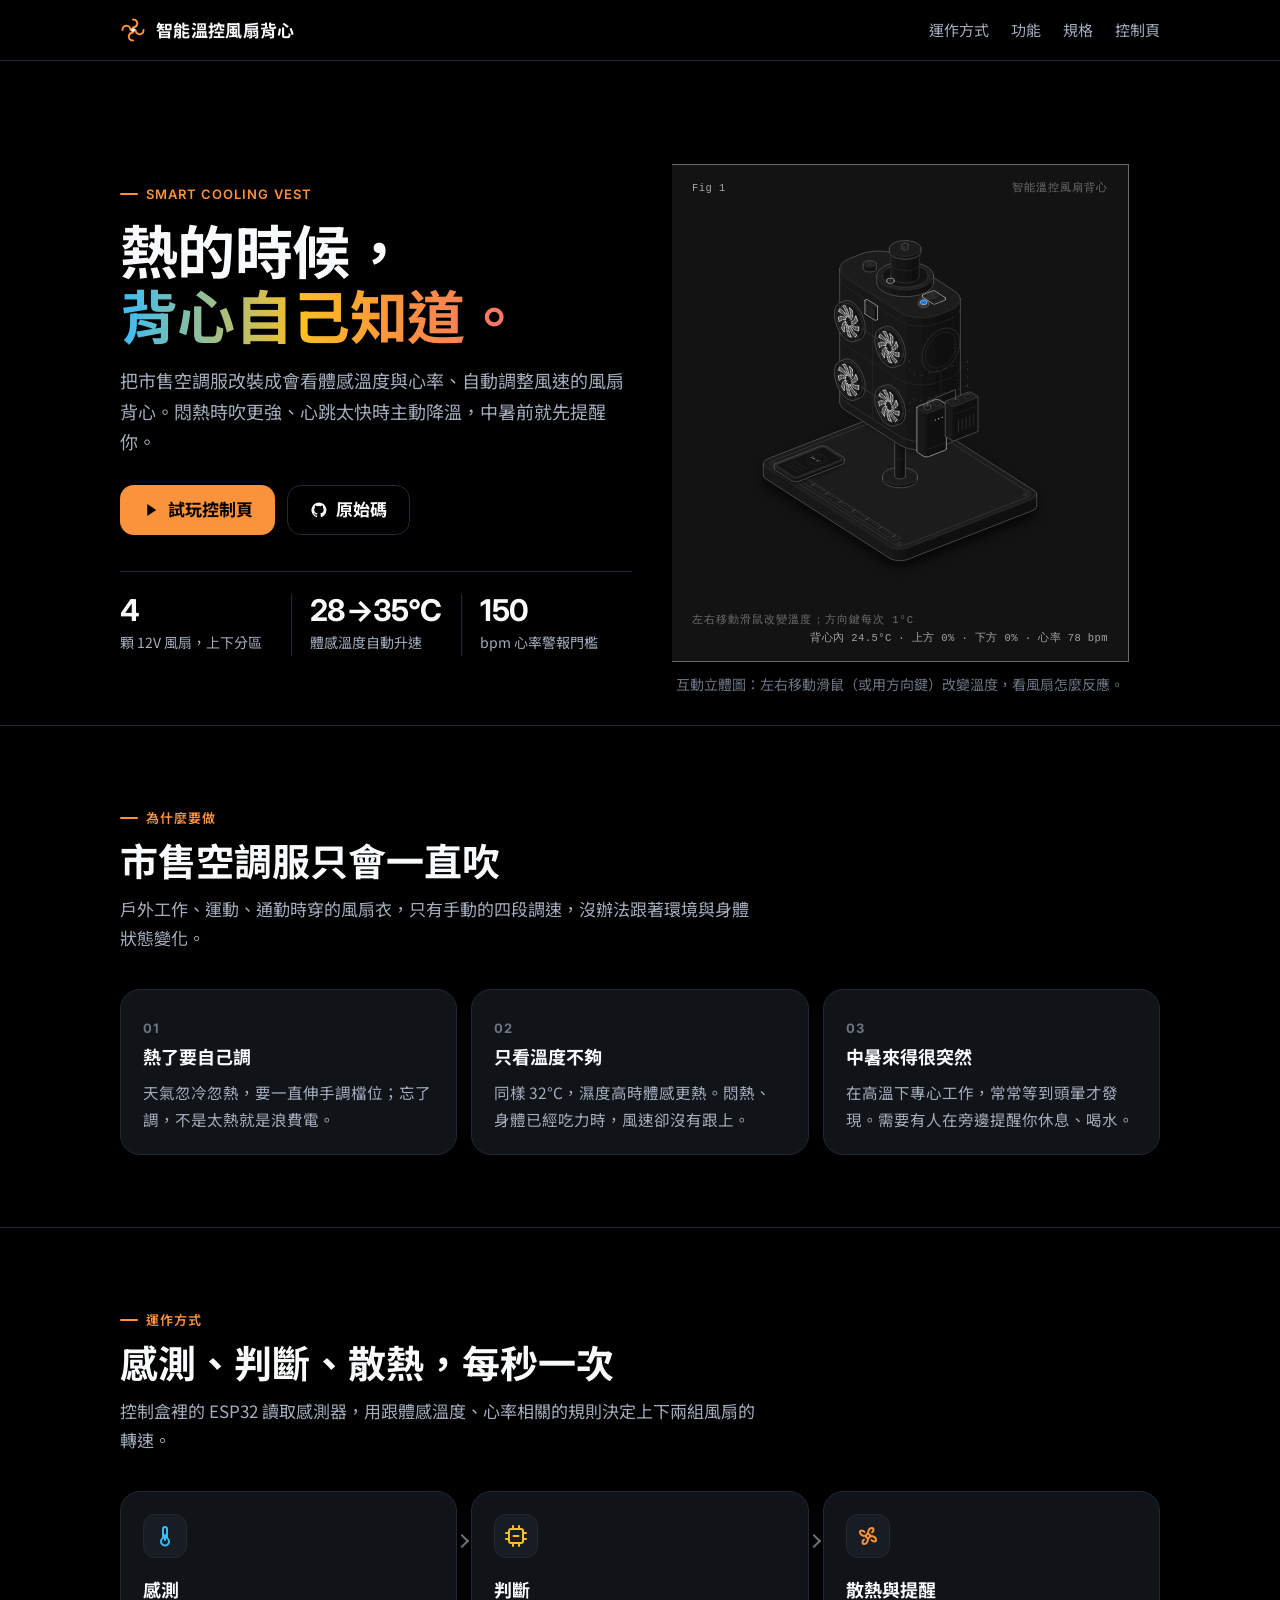
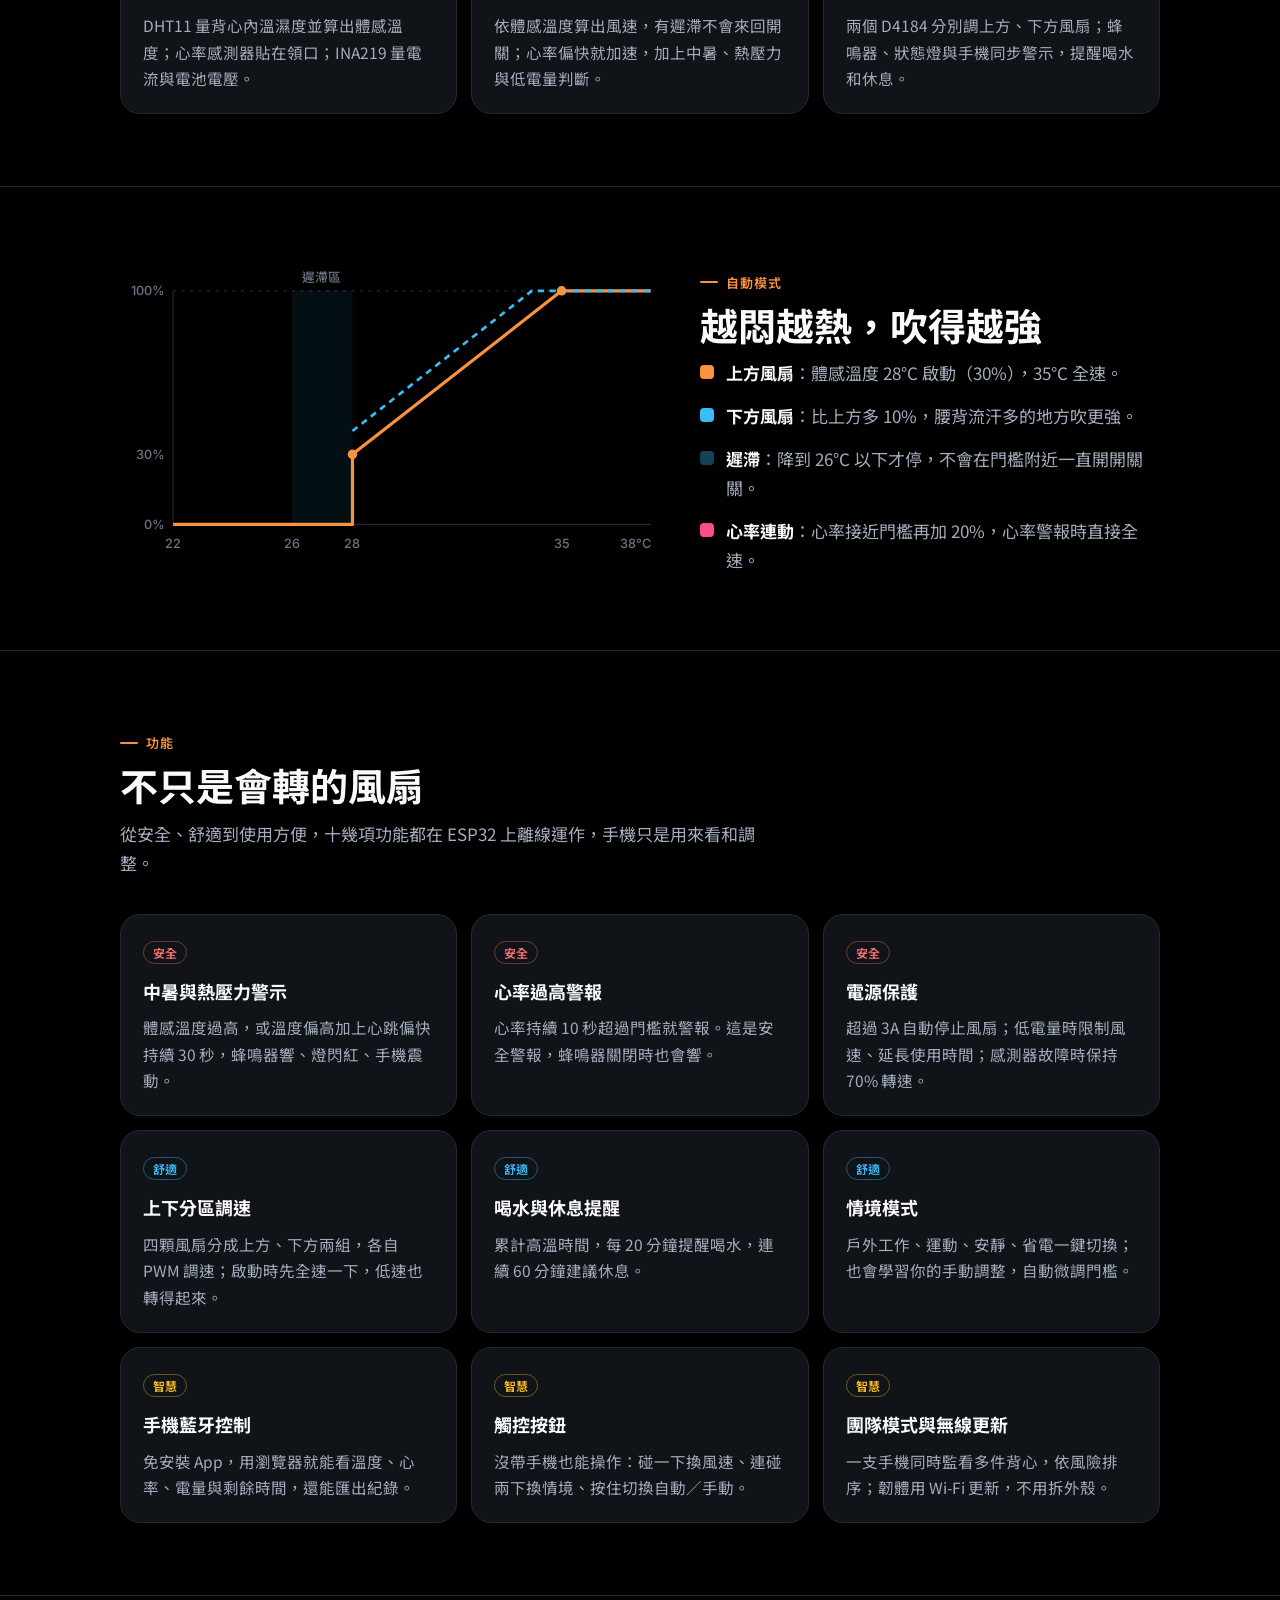
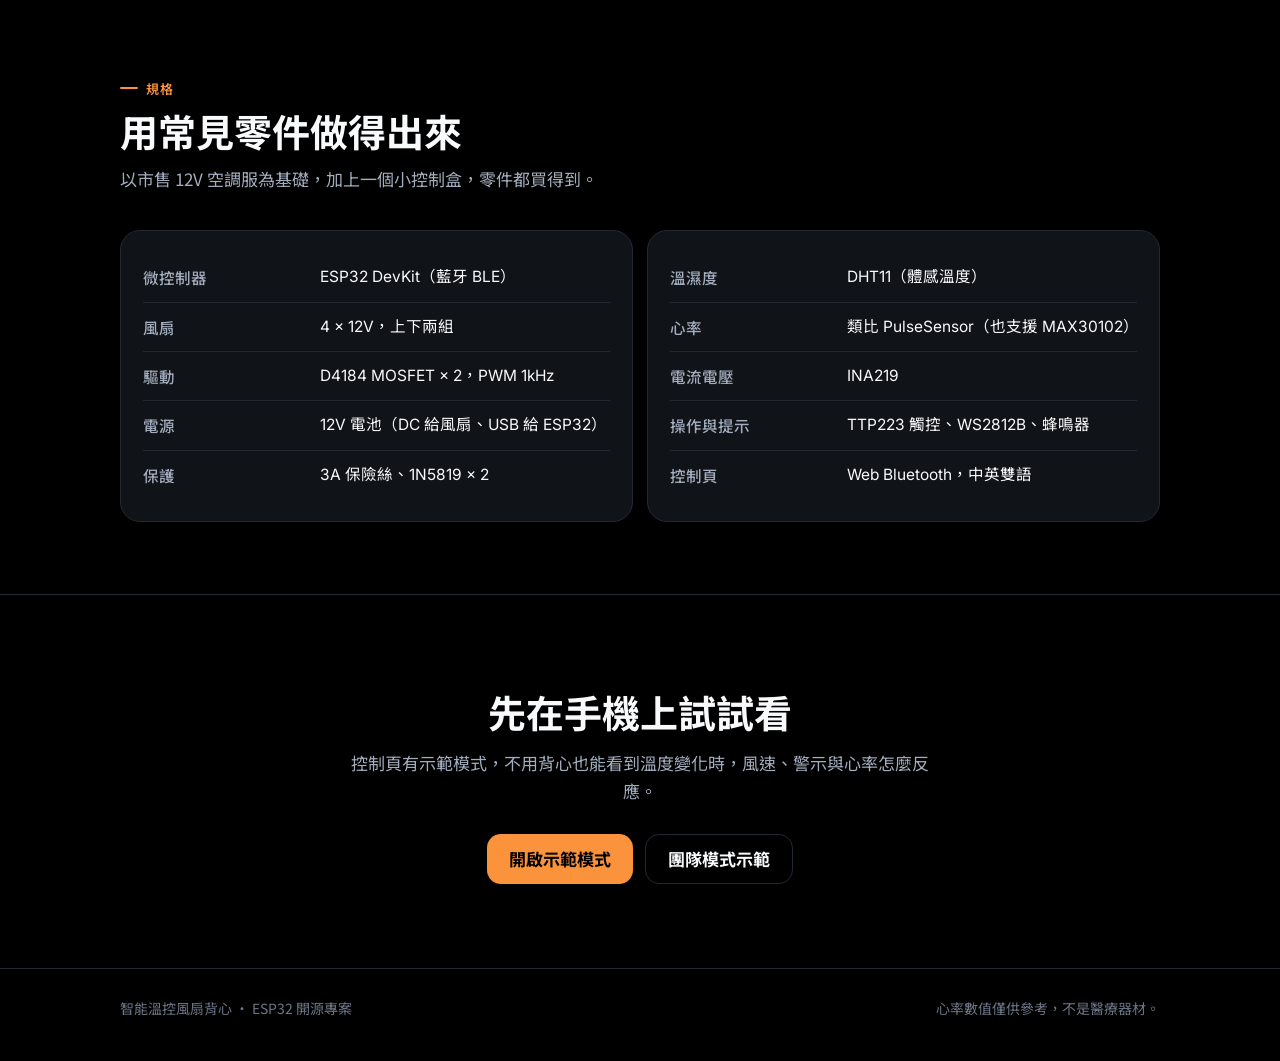
==== docs/intro/index.html @ 4c998f4d "加入產品介紹網頁（docs/intro），內嵌可互動的成品立體圖 Co-Authored-By: Claude Opus 5.5 <noreply@anthropic.com>" ====
<!doctype html>
<html lang="zh-Hant">
<head>
<meta charset="utf-8">
<meta name="viewport" content="width=device-width, initial-scale=1, viewport-fit=cover">
<title>智能溫控風扇背心</title>
<meta name="description" content="把市售空調服改裝成依體感溫度與心率自動調速的風扇背心：ESP32、四顆 12V 風扇分區控制、中暑與心率警報、手機藍牙控制。">
<meta name="theme-color" content="#000000">
<link rel="icon" href="../icon.svg" type="image/svg+xml">
<link rel="preconnect" href="https://fonts.googleapis.com">
<link rel="preconnect" href="https://fonts.gstatic.com" crossorigin>
<link href="https://fonts.googleapis.com/css2?family=Inter:wght@500;600;700&family=Noto+Sans+TC:wght@400;500;700&display=swap" rel="stylesheet">
<style>
:root {
  --bg: #000; --surface: #101318; --surface-2: #181c23; --line: #232833;
  --text: #f8fafc; --text-2: #a3adbd; --text-3: #6b7585;
  --cool: #38bdf8; --warm: #fbbf24; --hot: #fb923c; --peak: #f87171; --pink: #ff4d8d; --ok: #22c55e;
  --accent: #fb923c;
  --num: "Inter", "Noto Sans TC", system-ui, sans-serif;
  --font: "Noto Sans TC", "PingFang TC", "Microsoft JhengHei", system-ui, sans-serif;
  color-scheme: dark;
}
* { box-sizing: border-box; }
html { background: var(--bg); scroll-behavior: smooth; -webkit-text-size-adjust: 100%; }
body { margin: 0; background: var(--bg); color: var(--text); font: 400 17px/1.7 var(--font); }
a { color: inherit; }
:focus-visible { outline: 2px solid var(--accent); outline-offset: 3px; border-radius: 8px; }
.wrap { max-width: 1080px; margin: 0 auto; padding: 0 20px; }

/* 頂欄 */
.bar { position: sticky; top: 0; z-index: 5; background: rgba(0,0,0,.82); -webkit-backdrop-filter: blur(12px); backdrop-filter: blur(12px); border-bottom: 1px solid var(--line); }
.bar .wrap { display: flex; align-items: center; gap: 20px; min-height: 60px; }
.brand { display: flex; align-items: center; gap: 10px; font-weight: 700; text-decoration: none; letter-spacing: .02em; }
.brand svg { width: 26px; height: 26px; }
.bar nav { margin-left: auto; display: flex; gap: 22px; font-size: 15px; }
.bar nav a { color: var(--text-2); text-decoration: none; }
.bar nav a:hover { color: var(--text); }
@media (max-width: 720px) { .bar nav { display: none; } }

/* 主視覺 */
.hero { padding-top: 72px; padding-bottom: 28px; display: grid; grid-template-columns: 1.05fr 1fr; gap: 40px; align-items: center; }
.eyebrow { display: inline-flex; align-items: center; gap: 8px; font: 600 13px var(--num); letter-spacing: .08em; color: var(--accent); text-transform: uppercase; }
.eyebrow::before { content: ""; width: 18px; height: 2px; background: var(--accent); border-radius: 2px; }
h1 { margin: 14px 0 18px; font-size: clamp(36px, 5.4vw, 58px); line-height: 1.12; letter-spacing: -.01em; }
h1 em { font-style: normal; background: linear-gradient(90deg, var(--cool), var(--warm) 45%, var(--hot) 70%, var(--peak)); -webkit-background-clip: text; background-clip: text; color: transparent; }
.lead { margin: 0 0 28px; color: var(--text-2); font-size: 18px; max-width: 32em; }
.cta { display: flex; flex-wrap: wrap; gap: 12px; }
.btn { display: inline-flex; align-items: center; gap: 8px; min-height: 50px; padding: 0 22px; border-radius: 14px; font-weight: 700; text-decoration: none; transition: background-color .15s, border-color .15s, transform .1s; }
.btn:active { transform: scale(.98); }
.btn.primary { background: var(--accent); color: #000; }
.btn.primary:hover { background: #f97316; }
.btn.ghost { border: 1px solid var(--line); color: var(--text); }
.btn.ghost:hover { border-color: var(--accent); }
.btn svg { width: 18px; height: 18px; }
.stats { display: grid; grid-template-columns: repeat(3, 1fr); gap: 0; margin-top: 36px; border-top: 1px solid var(--line); padding-top: 22px; }
.stats div + div { border-left: 1px solid var(--line); padding-left: 18px; }
.stats b { display: block; font: 700 30px/1.1 var(--num); letter-spacing: -.02em; }
.stats span { font-size: 14px; color: var(--text-2); }

/* 立體圖 */
.figure { position: relative; }
.figure iframe { display: block; width: 100%; height: 640px; border: 0; background: #000; }
.figure-note { margin: 10px 4px 0; font-size: 14px; color: var(--text-3); }
@media (max-width: 900px) {
  .hero { grid-template-columns: 1fr; padding-top: 40px; }
}

/* 區塊 */
section.block { padding: 72px 0; border-top: 1px solid var(--line); }
.head { max-width: 640px; margin-bottom: 36px; }
h2 { margin: 10px 0 12px; font-size: clamp(28px, 3.6vw, 38px); line-height: 1.2; }
.head p { margin: 0; color: var(--text-2); }

/* 問題 */
.problem { display: grid; grid-template-columns: repeat(3, 1fr); gap: 14px; }
.card { background: var(--surface); border: 1px solid var(--line); border-radius: 20px; padding: 22px; }
.card h3 { margin: 0 0 8px; font-size: 18px; }
.card p { margin: 0; color: var(--text-2); font-size: 15.5px; }
.card .num { font: 700 13px var(--num); color: var(--text-3); letter-spacing: .08em; }

/* 運作流程 */
.flow { display: grid; grid-template-columns: repeat(3, 1fr); gap: 14px; counter-reset: step; }
.flow .card { position: relative; }
.flow .icon { width: 44px; height: 44px; border-radius: 12px; display: grid; place-items: center; background: var(--surface-2); border: 1px solid var(--line); margin-bottom: 16px; }
.flow .icon svg { width: 24px; height: 24px; fill: none; stroke-width: 2; stroke-linecap: round; stroke-linejoin: round; }
.flow .card:not(:last-child)::after { content: ""; position: absolute; right: -11px; top: 44px; width: 8px; height: 8px; border-top: 2px solid var(--text-3); border-right: 2px solid var(--text-3); transform: rotate(45deg); }

/* 自動曲線 */
.curve { display: grid; grid-template-columns: 1.2fr 1fr; gap: 28px; align-items: center; }
.curve svg { width: 100%; height: auto; display: block; }
.curve .axis { stroke: var(--line); }
.curve .tick { fill: var(--text-3); font: 500 12px var(--num); }
.legend { list-style: none; margin: 0; padding: 0; display: grid; gap: 14px; }
.legend li { display: grid; grid-template-columns: 14px 1fr; gap: 12px; align-items: start; color: var(--text-2); }
.legend i { width: 14px; height: 14px; border-radius: 4px; margin-top: 6px; }
.legend b { color: var(--text); }

/* 功能 */
.features { display: grid; grid-template-columns: repeat(3, 1fr); gap: 14px; }
.feature .tag { display: inline-block; font: 600 12px var(--num); padding: 2px 9px; border-radius: 999px; border: 1px solid var(--line); color: var(--text-2); margin-bottom: 12px; }
.feature.safety .tag { color: var(--peak); border-color: rgba(248,113,113,.4); }
.feature.comfort .tag { color: var(--cool); border-color: rgba(56,189,248,.4); }
.feature.smart .tag { color: var(--warm); border-color: rgba(251,191,36,.4); }

/* 規格 */
.spec { display: grid; grid-template-columns: 1fr 1fr; gap: 14px; }
.spec table { width: 100%; border-collapse: collapse; font-size: 15.5px; }
.spec th, .spec td { text-align: left; padding: 11px 0; border-bottom: 1px solid var(--line); vertical-align: top; }
.spec th { color: var(--text-2); font-weight: 500; width: 38%; padding-right: 14px; }
.spec tr:last-child th, .spec tr:last-child td { border-bottom: 0; }
.spec td { font-family: var(--num); }

/* 結尾 */
.closing { text-align: center; padding: 84px 0; border-top: 1px solid var(--line); }
.closing h2 { margin-bottom: 14px; }
.closing p { color: var(--text-2); margin: 0 auto 28px; max-width: 34em; }
.closing .cta { justify-content: center; }
footer { border-top: 1px solid var(--line); padding: 28px 0 40px; color: var(--text-3); font-size: 14px; }
footer .wrap { display: flex; flex-wrap: wrap; gap: 12px 24px; justify-content: space-between; }

@media (max-width: 860px) {
  .problem, .flow, .features, .spec, .curve { grid-template-columns: 1fr; }
  .flow .card:not(:last-child)::after { right: 50%; top: auto; bottom: -11px; transform: rotate(135deg); }
  section.block { padding: 56px 0; }
}
@media (max-width: 420px) {
  .stats b { font-size: 24px; }
  .stats div + div { padding-left: 12px; }
}
@media (prefers-reduced-motion: reduce) { html { scroll-behavior: auto; } }
</style>
</head>
<body>
<header class="bar">
  <div class="wrap">
    <a class="brand" href="#top">
      <svg viewBox="0 0 32 32" aria-hidden="true"><path d="M16 3c4 0 6 3.2 5 6.4-.7 2.3-3 3.4-5 3.6M29 16c0 4-3.2 6-6.4 5-2.3-.7-3.4-3-3.6-5M16 29c-4 0-6-3.2-5-6.4.7-2.3 3-3.4 5-3.6M3 16c0-4 3.2-6 6.4-5 2.3.7 3.4 3 3.6 5" fill="none" stroke="#fb923c" stroke-width="2.4" stroke-linecap="round"/><circle cx="16" cy="16" r="2.6" fill="#f8fafc"/></svg>
      智能溫控風扇背心
    </a>
    <nav aria-label="頁面導覽">
      <a href="#how">運作方式</a>
      <a href="#features">功能</a>
      <a href="#spec">規格</a>
      <a href="../">控制頁</a>
    </nav>
  </div>
</header>

<main id="top">
  <div class="wrap hero">
    <div>
      <span class="eyebrow">Smart Cooling Vest</span>
      <h1>熱的時候，<br><em>背心自己知道。</em></h1>
      <p class="lead">把市售空調服改裝成會看體感溫度與心率、自動調整風速的風扇背心。悶熱時吹更強、心跳太快時主動降溫，中暑前就先提醒你。</p>
      <div class="cta">
        <a class="btn primary" href="../?demo">
          <svg viewBox="0 0 24 24" aria-hidden="true"><path d="M7 4l12 8-12 8z" fill="currentColor"/></svg>
          試玩控制頁
        </a>
        <a class="btn ghost" href="https://github.com/youenc120-ux/smart-fan-vest">
          <svg viewBox="0 0 24 24" aria-hidden="true"><path d="M12 2a10 10 0 0 0-3.2 19.5c.5.1.7-.2.7-.5v-1.7c-2.8.6-3.4-1.3-3.4-1.3-.5-1.2-1.1-1.5-1.1-1.5-.9-.6.1-.6.1-.6 1 .1 1.5 1 1.5 1 .9 1.5 2.4 1.1 3 .8.1-.6.3-1.1.6-1.3-2.2-.3-4.6-1.1-4.6-5 0-1.1.4-2 1-2.7-.1-.3-.4-1.3.1-2.7 0 0 .8-.3 2.7 1a9.4 9.4 0 0 1 5 0c1.9-1.3 2.7-1 2.7-1 .5 1.4.2 2.4.1 2.7.6.7 1 1.6 1 2.7 0 3.9-2.4 4.7-4.6 5 .4.3.7.9.7 1.8V21c0 .3.2.6.7.5A10 10 0 0 0 12 2z" fill="currentColor"/></svg>
          原始碼
        </a>
      </div>
      <div class="stats">
        <div><b>4</b><span>顆 12V 風扇，上下分區</span></div>
        <div><b>28→35°C</b><span>體感溫度自動升速</span></div>
        <div><b>150</b><span>bpm 心率警報門檻</span></div>
      </div>
    </div>
    <div class="figure">
      <iframe id="figure" src="figure.html" scrolling="no" title="風扇背心互動立體圖：左右移動滑鼠改變溫度，風扇、狀態燈與手機畫面會跟著變化" loading="eager"></iframe>
      <p class="figure-note">互動立體圖：左右移動滑鼠（或用方向鍵）改變溫度，看風扇怎麼反應。</p>
    </div>
  </div>

  <section class="block" id="problem">
    <div class="wrap">
      <div class="head">
        <span class="eyebrow">為什麼要做</span>
        <h2>市售空調服只會一直吹</h2>
        <p>戶外工作、運動、通勤時穿的風扇衣，只有手動的四段調速，沒辦法跟著環境與身體狀態變化。</p>
      </div>
      <div class="problem">
        <div class="card"><span class="num">01</span><h3>熱了要自己調</h3><p>天氣忽冷忽熱，要一直伸手調檔位；忘了調，不是太熱就是浪費電。</p></div>
        <div class="card"><span class="num">02</span><h3>只看溫度不夠</h3><p>同樣 32°C，濕度高時體感更熱。悶熱、身體已經吃力時，風速卻沒有跟上。</p></div>
        <div class="card"><span class="num">03</span><h3>中暑來得很突然</h3><p>在高溫下專心工作，常常等到頭暈才發現。需要有人在旁邊提醒你休息、喝水。</p></div>
      </div>
    </div>
  </section>

  <section class="block" id="how">
    <div class="wrap">
      <div class="head">
        <span class="eyebrow">運作方式</span>
        <h2>感測、判斷、散熱，每秒一次</h2>
        <p>控制盒裡的 ESP32 讀取感測器，用跟體感溫度、心率相關的規則決定上下兩組風扇的轉速。</p>
      </div>
      <div class="flow">
        <div class="card">
          <div class="icon"><svg viewBox="0 0 24 24" stroke="#38bdf8"><path d="M10 14V5a2 2 0 1 1 4 0v9a4 4 0 1 1-4 0z"/><path d="M12 11v5"/></svg></div>
          <h3>感測</h3><p>DHT11 量背心內溫濕度並算出體感溫度；心率感測器貼在領口；INA219 量電流與電池電壓。</p>
        </div>
        <div class="card">
          <div class="icon"><svg viewBox="0 0 24 24" stroke="#fbbf24"><rect x="5" y="5" width="14" height="14" rx="2"/><path d="M9 2v3M15 2v3M9 19v3M15 19v3M2 9h3M2 15h3M19 9h3M19 15h3"/><path d="M9.5 12h5"/></svg></div>
          <h3>判斷</h3><p>依體感溫度算出風速，有遲滯不會來回開關；心率偏快就加速，加上中暑、熱壓力與低電量判斷。</p>
        </div>
        <div class="card">
          <div class="icon"><svg viewBox="0 0 24 24" stroke="#fb923c"><circle cx="12" cy="12" r="2"/><path d="M12 10c0-3 1-6 4-6 2 0 2 3 0 4.5M14 12c3 0 6 1 6 4 0 2-3 2-4.5 0M12 14c0 3-1 6-4 6-2 0-2-3 0-4.5M10 12c-3 0-6-1-6-4 0-2 3-2 4.5 0"/></svg></div>
          <h3>散熱與提醒</h3><p>兩個 D4184 分別調上方、下方風扇；蜂鳴器、狀態燈與手機同步警示，提醒喝水和休息。</p>
        </div>
      </div>
    </div>
  </section>

  <section class="block" id="curve">
    <div class="wrap curve">
      <div>
        <svg viewBox="0 0 520 300" role="img" aria-label="體感溫度與風速曲線：26°C 以下停止，28°C 啟動為 30%，35°C 達到 100%，下方比上方多 10%">
          <line class="axis" x1="50" y1="250" x2="500" y2="250"/>
          <line class="axis" x1="50" y1="30" x2="50" y2="250"/>
          <line class="axis" x1="50" y1="30" x2="500" y2="30" stroke-dasharray="3 5"/>
          <rect x="162" y="30" width="57" height="220" fill="rgba(56,189,248,.08)"/>
          <text class="tick" x="190" y="22" text-anchor="middle">遲滯區</text>
          <polyline points="50,250 219,250 219,184 416,30 500,30" fill="none" stroke="#fb923c" stroke-width="3" stroke-linejoin="round"/>
          <polyline points="219,162 388,30 500,30" fill="none" stroke="#38bdf8" stroke-width="2.5" stroke-dasharray="6 5" stroke-linejoin="round"/>
          <text class="tick" x="50" y="272" text-anchor="middle">22</text>
          <text class="tick" x="162" y="272" text-anchor="middle">26</text>
          <text class="tick" x="219" y="272" text-anchor="middle">28</text>
          <text class="tick" x="416" y="272" text-anchor="middle">35</text>
          <text class="tick" x="500" y="272" text-anchor="end">38°C</text>
          <text class="tick" x="42" y="254" text-anchor="end">0%</text>
          <text class="tick" x="42" y="188" text-anchor="end">30%</text>
          <text class="tick" x="42" y="34" text-anchor="end">100%</text>
          <circle cx="219" cy="184" r="4.5" fill="#fb923c"/>
          <circle cx="416" cy="30" r="4.5" fill="#fb923c"/>
        </svg>
      </div>
      <div>
        <span class="eyebrow">自動模式</span>
        <h2>越悶越熱，吹得越強</h2>
        <ul class="legend">
          <li><i style="background:#fb923c"></i><span><b>上方風扇</b>：體感溫度 28°C 啟動（30%），35°C 全速。</span></li>
          <li><i style="background:#38bdf8"></i><span><b>下方風扇</b>：比上方多 10%，腰背流汗多的地方吹更強。</span></li>
          <li><i style="background:rgba(56,189,248,.35)"></i><span><b>遲滯</b>：降到 26°C 以下才停，不會在門檻附近一直開開關關。</span></li>
          <li><i style="background:#ff4d8d"></i><span><b>心率連動</b>：心率接近門檻再加 20%，心率警報時直接全速。</span></li>
        </ul>
      </div>
    </div>
  </section>

  <section class="block" id="features">
    <div class="wrap">
      <div class="head">
        <span class="eyebrow">功能</span>
        <h2>不只是會轉的風扇</h2>
        <p>從安全、舒適到使用方便，十幾項功能都在 ESP32 上離線運作，手機只是用來看和調整。</p>
      </div>
      <div class="features">
        <div class="card feature safety"><span class="tag">安全</span><h3>中暑與熱壓力警示</h3><p>體感溫度過高，或溫度偏高加上心跳偏快持續 30 秒，蜂鳴器響、燈閃紅、手機震動。</p></div>
        <div class="card feature safety"><span class="tag">安全</span><h3>心率過高警報</h3><p>心率持續 10 秒超過門檻就警報。這是安全警報，蜂鳴器關閉時也會響。</p></div>
        <div class="card feature safety"><span class="tag">安全</span><h3>電源保護</h3><p>超過 3A 自動停止風扇；低電量時限制風速、延長使用時間；感測器故障時保持 70% 轉速。</p></div>
        <div class="card feature comfort"><span class="tag">舒適</span><h3>上下分區調速</h3><p>四顆風扇分成上方、下方兩組，各自 PWM 調速；啟動時先全速一下，低速也轉得起來。</p></div>
        <div class="card feature comfort"><span class="tag">舒適</span><h3>喝水與休息提醒</h3><p>累計高溫時間，每 20 分鐘提醒喝水，連續 60 分鐘建議休息。</p></div>
        <div class="card feature comfort"><span class="tag">舒適</span><h3>情境模式</h3><p>戶外工作、運動、安靜、省電一鍵切換；也會學習你的手動調整，自動微調門檻。</p></div>
        <div class="card feature smart"><span class="tag">智慧</span><h3>手機藍牙控制</h3><p>免安裝 App，用瀏覽器就能看溫度、心率、電量與剩餘時間，還能匯出紀錄。</p></div>
        <div class="card feature smart"><span class="tag">智慧</span><h3>觸控按鈕</h3><p>沒帶手機也能操作：碰一下換風速、連碰兩下換情境、按住切換自動／手動。</p></div>
        <div class="card feature smart"><span class="tag">智慧</span><h3>團隊模式與無線更新</h3><p>一支手機同時監看多件背心，依風險排序；韌體用 Wi-Fi 更新，不用拆外殼。</p></div>
      </div>
    </div>
  </section>

  <section class="block" id="spec">
    <div class="wrap">
      <div class="head">
        <span class="eyebrow">規格</span>
        <h2>用常見零件做得出來</h2>
        <p>以市售 12V 空調服為基礎，加上一個小控制盒，零件都買得到。</p>
      </div>
      <div class="spec">
        <div class="card">
          <table>
            <tr><th>微控制器</th><td>ESP32 DevKit（藍牙 BLE）</td></tr>
            <tr><th>風扇</th><td>4 × 12V，上下兩組</td></tr>
            <tr><th>驅動</th><td>D4184 MOSFET × 2，PWM 1kHz</td></tr>
            <tr><th>電源</th><td>12V 電池（DC 給風扇、USB 給 ESP32）</td></tr>
            <tr><th>保護</th><td>3A 保險絲、1N5819 × 2</td></tr>
          </table>
        </div>
        <div class="card">
          <table>
            <tr><th>溫濕度</th><td>DHT11（體感溫度）</td></tr>
            <tr><th>心率</th><td>類比 PulseSensor（也支援 MAX30102）</td></tr>
            <tr><th>電流電壓</th><td>INA219</td></tr>
            <tr><th>操作與提示</th><td>TTP223 觸控、WS2812B、蜂鳴器</td></tr>
            <tr><th>控制頁</th><td>Web Bluetooth，中英雙語</td></tr>
          </table>
        </div>
      </div>
    </div>
  </section>

  <section class="closing">
    <div class="wrap">
      <h2>先在手機上試試看</h2>
      <p>控制頁有示範模式，不用背心也能看到溫度變化時，風速、警示與心率怎麼反應。</p>
      <div class="cta">
        <a class="btn primary" href="../?demo">開啟示範模式</a>
        <a class="btn ghost" href="../team.html?demo">團隊模式示範</a>
      </div>
    </div>
  </section>
</main>

<footer>
  <div class="wrap">
    <span>智能溫控風扇背心 · ESP32 開源專案</span>
    <span>心率數值僅供參考，不是醫療器材。</span>
  </div>
</footer>

<script>
// 互動立體圖：依內容高度調整 iframe，手機上不留空白
(() => {
  const frame = document.getElementById('figure');
  const fit = () => {
    try {
      const doc = frame.contentDocument;
      if (!doc || !doc.body) return;
      // 介紹頁已經有說明文字，圖下方的圖例與說明就藏起來，背景跟頁面一樣
      if (!doc.getElementById('embed-style')) {
        const style = doc.createElement('style');
        style.id = 'embed-style';
        style.textContent = '.iso-legend,.iso-caption{display:none!important}html,body{background:#000!important;overflow:hidden!important}.iso-page{padding:0!important;margin:0!important}';
        doc.head.appendChild(style);
      }
      const plate = doc.querySelector('.iso-plate');
      if (plate) frame.style.height = Math.ceil(plate.getBoundingClientRect().bottom + 2) + 'px';
    } catch (_) { /* 跨網域時維持預設高度 */ }
  };
  frame.addEventListener('load', () => { fit(); setTimeout(fit, 400); });
  addEventListener('resize', fit);
})();
</script>
</body>
</html>
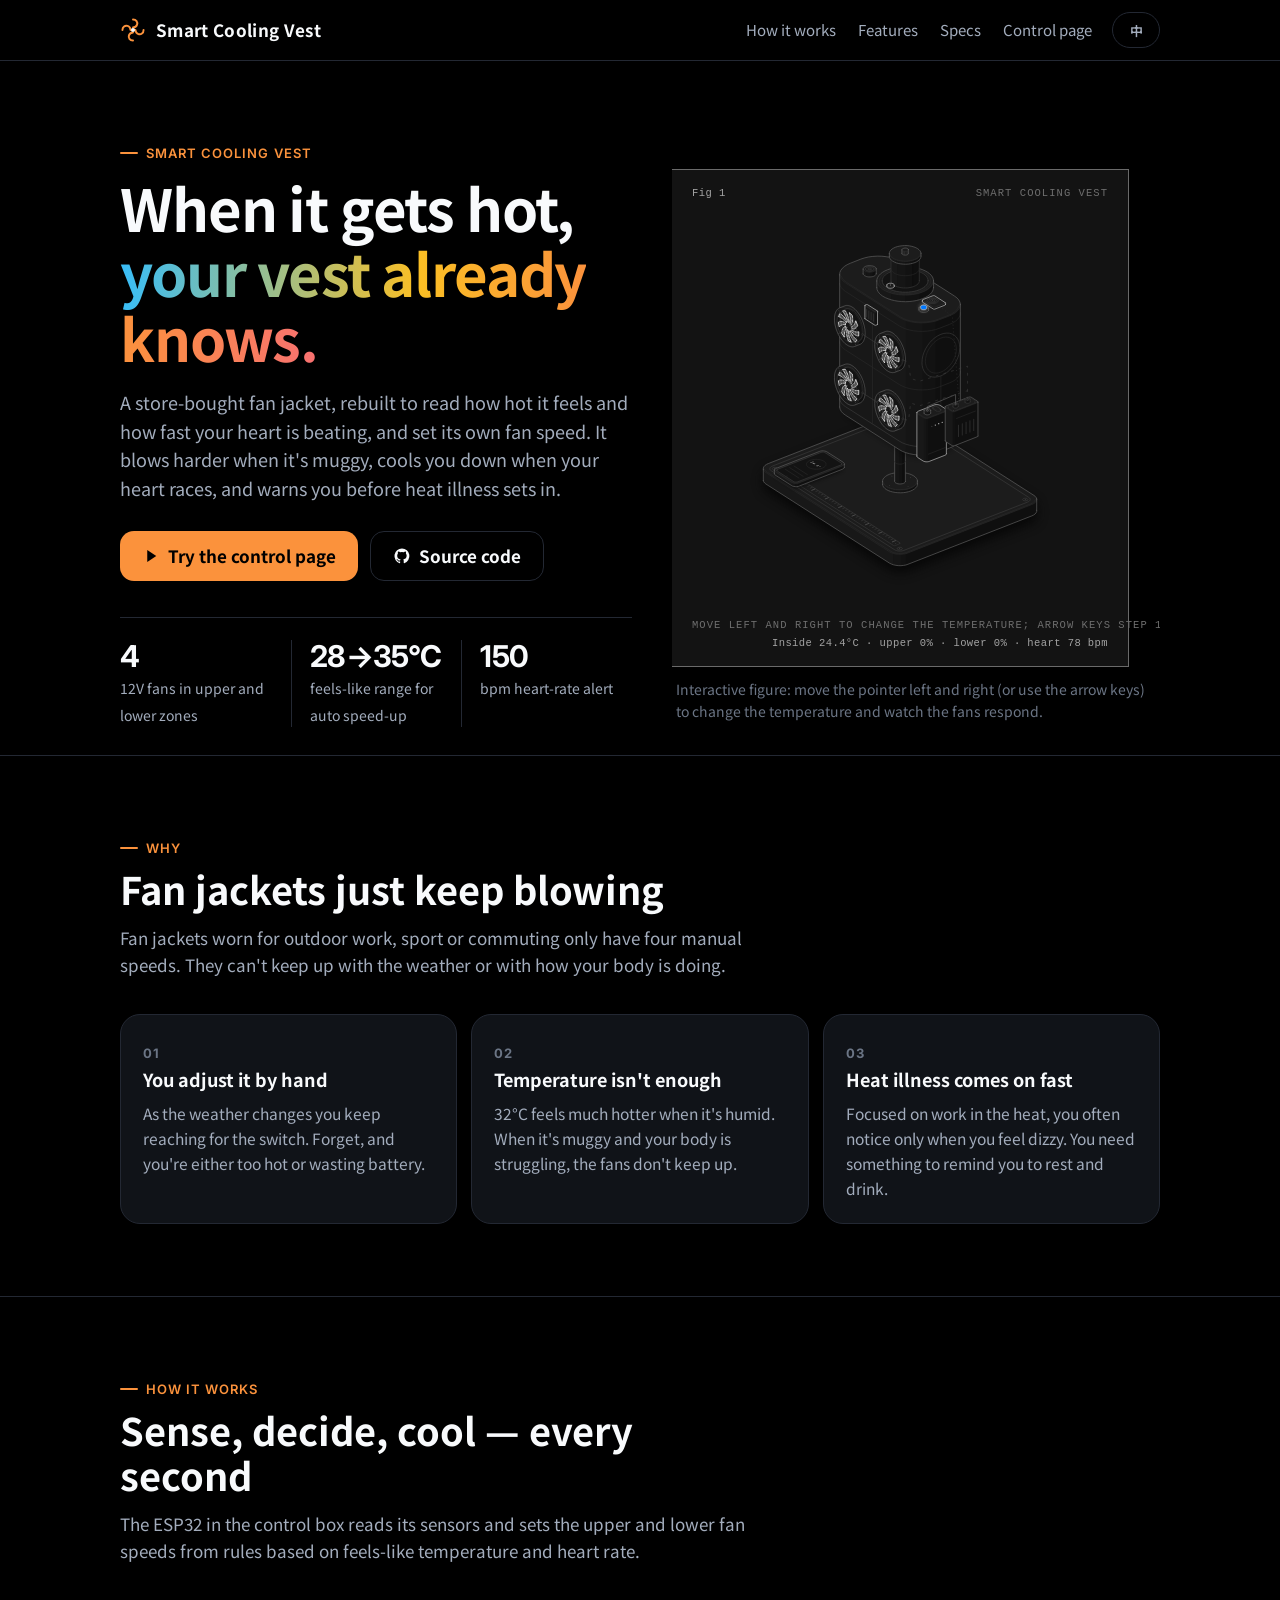
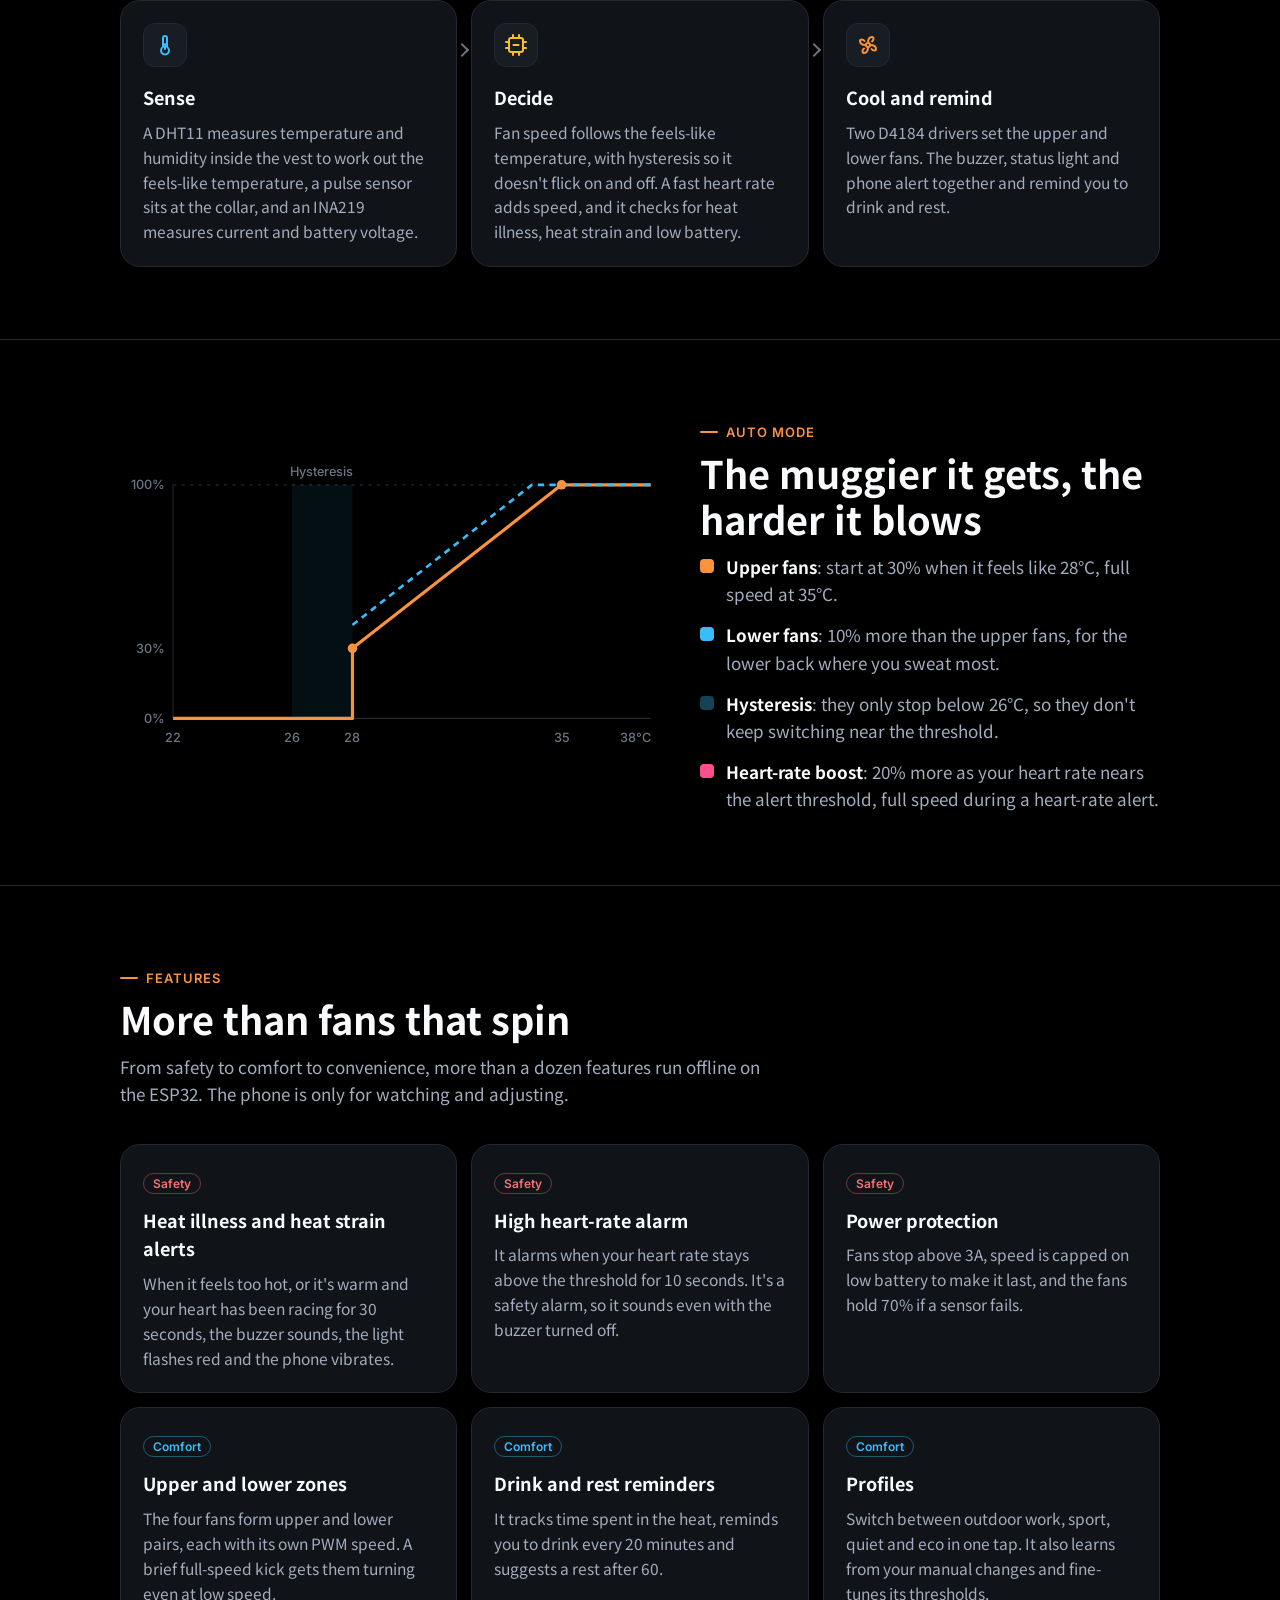
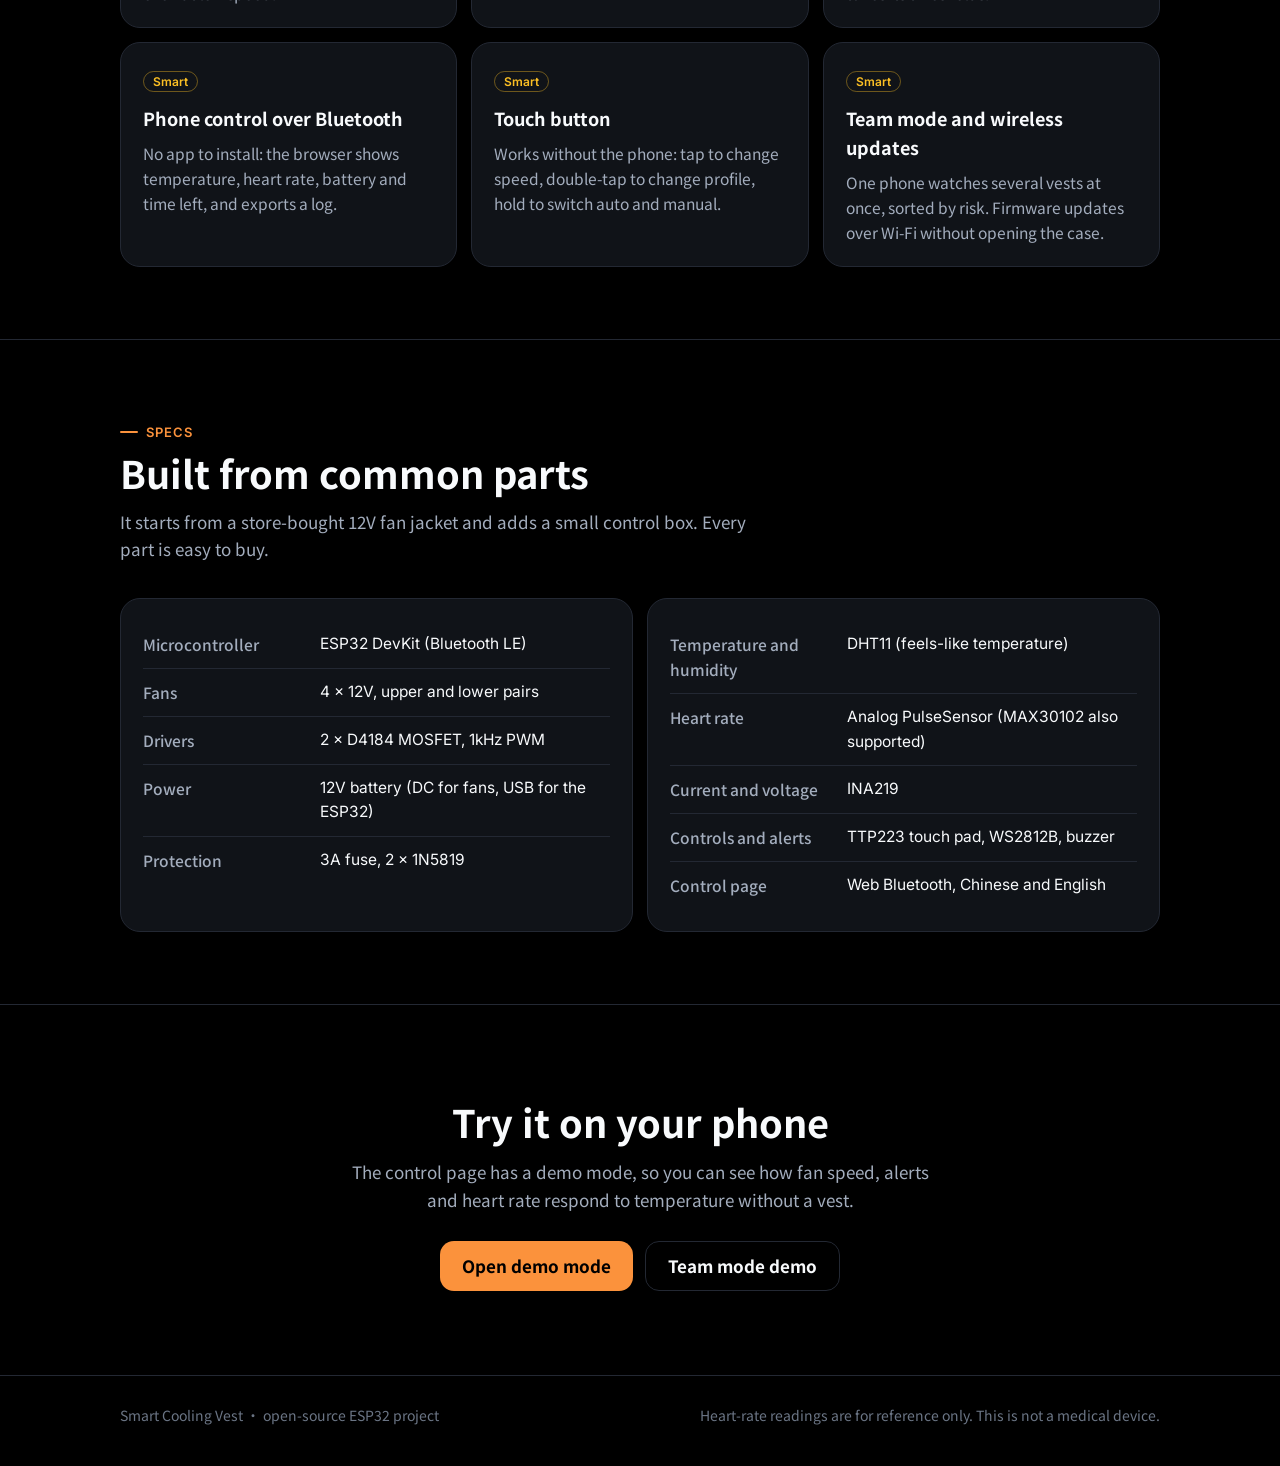
==== commit 3544326b: "介紹頁加入英文（右上角中／EN 切換，與控制頁共用語言設定），立體圖也有英文版 Co-Authored-By: Claude Opus 5.5 <noreply@anthropic.com>" ====
--- a/docs/intro/index.html
+++ b/docs/intro/index.html
@@ -35,7 +35,11 @@
 .bar nav { margin-left: auto; display: flex; gap: 22px; font-size: 15px; }
 .bar nav a { color: var(--text-2); text-decoration: none; }
 .bar nav a:hover { color: var(--text); }
-@media (max-width: 720px) { .bar nav { display: none; } }
+.lang { min-height: 36px; min-width: 48px; padding: 0 12px; background: transparent; color: var(--text-2); border: 1px solid var(--line); border-radius: 999px; font: 600 13px var(--num); cursor: pointer; }
+.lang:hover { color: var(--text); border-color: #343b48; }
+@media (max-width: 720px) { .bar nav { display: none; } .lang { margin-left: auto; } }
+html[lang="en"] body { line-height: 1.6; }
+html[lang="en"] h1 { letter-spacing: -.02em; }
 
 /* 主視覺 */
 .hero { padding-top: 72px; padding-bottom: 28px; display: grid; grid-template-columns: 1.05fr 1fr; gap: 40px; align-items: center; }
@@ -143,6 +147,7 @@
       <a href="#spec">規格</a>
       <a href="../">控制頁</a>
     </nav>
+    <button class="lang" id="langBtn" type="button" aria-label="Switch to English">EN</button>
   </div>
 </header>
 
@@ -320,6 +325,126 @@
 </footer>
 
 <script>
+// 中英切換：以中文原文為鍵，找到相同的文字節點或屬性就換成英文；語言設定與控制頁共用（fv-lang）
+const EN = {
+  "智能溫控風扇背心": "Smart Cooling Vest",
+  "運作方式": "How it works", "功能": "Features", "規格": "Specs", "控制頁": "Control page",
+  "頁面導覽": "Page navigation",
+  "熱的時候，": "When it gets hot,", "背心自己知道。": "your vest already knows.",
+  "把市售空調服改裝成會看體感溫度與心率、自動調整風速的風扇背心。悶熱時吹更強、心跳太快時主動降溫，中暑前就先提醒你。":
+    "A store-bought fan jacket, rebuilt to read how hot it feels and how fast your heart is beating, and set its own fan speed. It blows harder when it's muggy, cools you down when your heart races, and warns you before heat illness sets in.",
+  "試玩控制頁": "Try the control page", "原始碼": "Source code",
+  "顆 12V 風扇，上下分區": "12V fans in upper and lower zones",
+  "體感溫度自動升速": "feels-like range for auto speed-up",
+  "bpm 心率警報門檻": "bpm heart-rate alert",
+  "風扇背心互動立體圖：左右移動滑鼠改變溫度，風扇、狀態燈與手機畫面會跟著變化": "Interactive figure of the fan vest: move the pointer left and right to change the temperature; the fans, status light and phone screen follow.",
+  "互動立體圖：左右移動滑鼠（或用方向鍵）改變溫度，看風扇怎麼反應。": "Interactive figure: move the pointer left and right (or use the arrow keys) to change the temperature and watch the fans respond.",
+  "為什麼要做": "Why", "市售空調服只會一直吹": "Fan jackets just keep blowing",
+  "戶外工作、運動、通勤時穿的風扇衣，只有手動的四段調速，沒辦法跟著環境與身體狀態變化。":
+    "Fan jackets worn for outdoor work, sport or commuting only have four manual speeds. They can't keep up with the weather or with how your body is doing.",
+  "熱了要自己調": "You adjust it by hand",
+  "天氣忽冷忽熱，要一直伸手調檔位；忘了調，不是太熱就是浪費電。": "As the weather changes you keep reaching for the switch. Forget, and you're either too hot or wasting battery.",
+  "只看溫度不夠": "Temperature isn't enough",
+  "同樣 32°C，濕度高時體感更熱。悶熱、身體已經吃力時，風速卻沒有跟上。": "32°C feels much hotter when it's humid. When it's muggy and your body is struggling, the fans don't keep up.",
+  "中暑來得很突然": "Heat illness comes on fast",
+  "在高溫下專心工作，常常等到頭暈才發現。需要有人在旁邊提醒你休息、喝水。": "Focused on work in the heat, you often notice only when you feel dizzy. You need something to remind you to rest and drink.",
+  "感測、判斷、散熱，每秒一次": "Sense, decide, cool — every second",
+  "控制盒裡的 ESP32 讀取感測器，用跟體感溫度、心率相關的規則決定上下兩組風扇的轉速。":
+    "The ESP32 in the control box reads its sensors and sets the upper and lower fan speeds from rules based on feels-like temperature and heart rate.",
+  "感測": "Sense",
+  "DHT11 量背心內溫濕度並算出體感溫度；心率感測器貼在領口；INA219 量電流與電池電壓。": "A DHT11 measures temperature and humidity inside the vest to work out the feels-like temperature, a pulse sensor sits at the collar, and an INA219 measures current and battery voltage.",
+  "判斷": "Decide",
+  "依體感溫度算出風速，有遲滯不會來回開關；心率偏快就加速，加上中暑、熱壓力與低電量判斷。": "Fan speed follows the feels-like temperature, with hysteresis so it doesn't flick on and off. A fast heart rate adds speed, and it checks for heat illness, heat strain and low battery.",
+  "散熱與提醒": "Cool and remind",
+  "兩個 D4184 分別調上方、下方風扇；蜂鳴器、狀態燈與手機同步警示，提醒喝水和休息。": "Two D4184 drivers set the upper and lower fans. The buzzer, status light and phone alert together and remind you to drink and rest.",
+  "體感溫度與風速曲線：26°C 以下停止，28°C 啟動為 30%，35°C 達到 100%，下方比上方多 10%": "Feels-like temperature against fan speed: off below 26°C, starts at 30% at 28°C, 100% at 35°C, lower fans 10% above the upper ones",
+  "遲滯區": "Hysteresis",
+  "自動模式": "Auto mode", "越悶越熱，吹得越強": "The muggier it gets, the harder it blows",
+  "上方風扇": "Upper fans", "：體感溫度 28°C 啟動（30%），35°C 全速。": ": start at 30% when it feels like 28°C, full speed at 35°C.",
+  "下方風扇": "Lower fans", "：比上方多 10%，腰背流汗多的地方吹更強。": ": 10% more than the upper fans, for the lower back where you sweat most.",
+  "遲滯": "Hysteresis", "：降到 26°C 以下才停，不會在門檻附近一直開開關關。": ": they only stop below 26°C, so they don't keep switching near the threshold.",
+  "心率連動": "Heart-rate boost", "：心率接近門檻再加 20%，心率警報時直接全速。": ": 20% more as your heart rate nears the alert threshold, full speed during a heart-rate alert.",
+  "不只是會轉的風扇": "More than fans that spin",
+  "從安全、舒適到使用方便，十幾項功能都在 ESP32 上離線運作，手機只是用來看和調整。": "From safety to comfort to convenience, more than a dozen features run offline on the ESP32. The phone is only for watching and adjusting.",
+  "安全": "Safety", "舒適": "Comfort", "智慧": "Smart",
+  "中暑與熱壓力警示": "Heat illness and heat strain alerts",
+  "體感溫度過高，或溫度偏高加上心跳偏快持續 30 秒，蜂鳴器響、燈閃紅、手機震動。": "When it feels too hot, or it's warm and your heart has been racing for 30 seconds, the buzzer sounds, the light flashes red and the phone vibrates.",
+  "心率過高警報": "High heart-rate alarm",
+  "心率持續 10 秒超過門檻就警報。這是安全警報，蜂鳴器關閉時也會響。": "It alarms when your heart rate stays above the threshold for 10 seconds. It's a safety alarm, so it sounds even with the buzzer turned off.",
+  "電源保護": "Power protection",
+  "超過 3A 自動停止風扇；低電量時限制風速、延長使用時間；感測器故障時保持 70% 轉速。": "Fans stop above 3A, speed is capped on low battery to make it last, and the fans hold 70% if a sensor fails.",
+  "上下分區調速": "Upper and lower zones",
+  "四顆風扇分成上方、下方兩組，各自 PWM 調速；啟動時先全速一下，低速也轉得起來。": "The four fans form upper and lower pairs, each with its own PWM speed. A brief full-speed kick gets them turning even at low speed.",
+  "喝水與休息提醒": "Drink and rest reminders",
+  "累計高溫時間，每 20 分鐘提醒喝水，連續 60 分鐘建議休息。": "It tracks time spent in the heat, reminds you to drink every 20 minutes and suggests a rest after 60.",
+  "情境模式": "Profiles",
+  "戶外工作、運動、安靜、省電一鍵切換；也會學習你的手動調整，自動微調門檻。": "Switch between outdoor work, sport, quiet and eco in one tap. It also learns from your manual changes and fine-tunes its thresholds.",
+  "手機藍牙控制": "Phone control over Bluetooth",
+  "免安裝 App，用瀏覽器就能看溫度、心率、電量與剩餘時間，還能匯出紀錄。": "No app to install: the browser shows temperature, heart rate, battery and time left, and exports a log.",
+  "觸控按鈕": "Touch button",
+  "沒帶手機也能操作：碰一下換風速、連碰兩下換情境、按住切換自動／手動。": "Works without the phone: tap to change speed, double-tap to change profile, hold to switch auto and manual.",
+  "團隊模式與無線更新": "Team mode and wireless updates",
+  "一支手機同時監看多件背心，依風險排序；韌體用 Wi-Fi 更新，不用拆外殼。": "One phone watches several vests at once, sorted by risk. Firmware updates over Wi-Fi without opening the case.",
+  "用常見零件做得出來": "Built from common parts",
+  "以市售 12V 空調服為基礎，加上一個小控制盒，零件都買得到。": "It starts from a store-bought 12V fan jacket and adds a small control box. Every part is easy to buy.",
+  "微控制器": "Microcontroller", "ESP32 DevKit（藍牙 BLE）": "ESP32 DevKit (Bluetooth LE)",
+  "風扇": "Fans", "4 × 12V，上下兩組": "4 × 12V, upper and lower pairs",
+  "驅動": "Drivers", "D4184 MOSFET × 2，PWM 1kHz": "2 × D4184 MOSFET, 1kHz PWM",
+  "電源": "Power", "12V 電池（DC 給風扇、USB 給 ESP32）": "12V battery (DC for fans, USB for the ESP32)",
+  "保護": "Protection", "3A 保險絲、1N5819 × 2": "3A fuse, 2 × 1N5819",
+  "溫濕度": "Temperature and humidity", "DHT11（體感溫度）": "DHT11 (feels-like temperature)",
+  "心率": "Heart rate", "類比 PulseSensor（也支援 MAX30102）": "Analog PulseSensor (MAX30102 also supported)",
+  "電流電壓": "Current and voltage",
+  "操作與提示": "Controls and alerts", "TTP223 觸控、WS2812B、蜂鳴器": "TTP223 touch pad, WS2812B, buzzer",
+  "Web Bluetooth，中英雙語": "Web Bluetooth, Chinese and English",
+  "先在手機上試試看": "Try it on your phone",
+  "控制頁有示範模式，不用背心也能看到溫度變化時，風速、警示與心率怎麼反應。": "The control page has a demo mode, so you can see how fan speed, alerts and heart rate respond to temperature without a vest.",
+  "開啟示範模式": "Open demo mode", "團隊模式示範": "Team mode demo",
+  "智能溫控風扇背心 · ESP32 開源專案": "Smart Cooling Vest · open-source ESP32 project",
+  "心率數值僅供參考，不是醫療器材。": "Heart-rate readings are for reference only. This is not a medical device.",
+  "把市售空調服改裝成依體感溫度與心率自動調速的風扇背心：ESP32、四顆 12V 風扇分區控制、中暑與心率警報、手機藍牙控制。": "A store-bought fan jacket rebuilt to set its fan speed from feels-like temperature and heart rate: ESP32, four 12V fans in two zones, heat and heart-rate alerts, Bluetooth phone control.",
+};
+const I18N_PAGE = (() => {
+  const KEY = 'fv-lang';
+  const nodes = [];   // [文字節點, 中文]
+  const attrs = [];   // [元素, 屬性, 中文]
+  const walker = document.createTreeWalker(document.body, NodeFilter.SHOW_TEXT);
+  for (let n; (n = walker.nextNode());) {
+    const zh = n.nodeValue.trim();
+    if (zh && EN[zh]) nodes.push([n, n.nodeValue]);
+  }
+  for (const el of document.querySelectorAll('[title],[aria-label],meta[name="description"]')) {
+    for (const a of ['title', 'aria-label', 'content']) {
+      const v = el.getAttribute(a);
+      if (v && EN[v]) attrs.push([el, a, v]);
+    }
+  }
+  const zhTitle = document.title;
+  let lang = null;
+  try { lang = localStorage.getItem(KEY); } catch (_) { /* 只影響記住語言 */ }
+  if (lang !== 'zh' && lang !== 'en') lang = (navigator.language || '').toLowerCase().startsWith('zh') ? 'zh' : 'en';
+  const btn = document.getElementById('langBtn');
+  function apply() {
+    const en = lang === 'en';
+    for (const [n, zh] of nodes) n.nodeValue = en ? zh.replace(zh.trim(), EN[zh.trim()]) : zh;
+    for (const [el, a, zh] of attrs) el.setAttribute(a, en ? EN[zh] : zh);
+    document.title = en ? EN[zhTitle] : zhTitle;
+    document.documentElement.lang = en ? 'en' : 'zh-Hant';
+    btn.textContent = en ? '中' : 'EN';
+    btn.setAttribute('aria-label', en ? '切換成中文' : 'Switch to English');
+    const frame = document.getElementById('figure');
+    const src = en ? 'figure-en.html' : 'figure.html';
+    if (!frame.getAttribute('src').endsWith(src)) frame.setAttribute('src', src);
+  }
+  btn.addEventListener('click', () => {
+    lang = lang === 'en' ? 'zh' : 'en';
+    try { localStorage.setItem(KEY, lang); } catch (_) { /* 只影響記住語言 */ }
+    apply();
+  });
+  apply();
+  return { get lang() { return lang; } };
+})();
+
 // 互動立體圖：依內容高度調整 iframe，手機上不留空白
 (() => {
   const frame = document.getElementById('figure');
